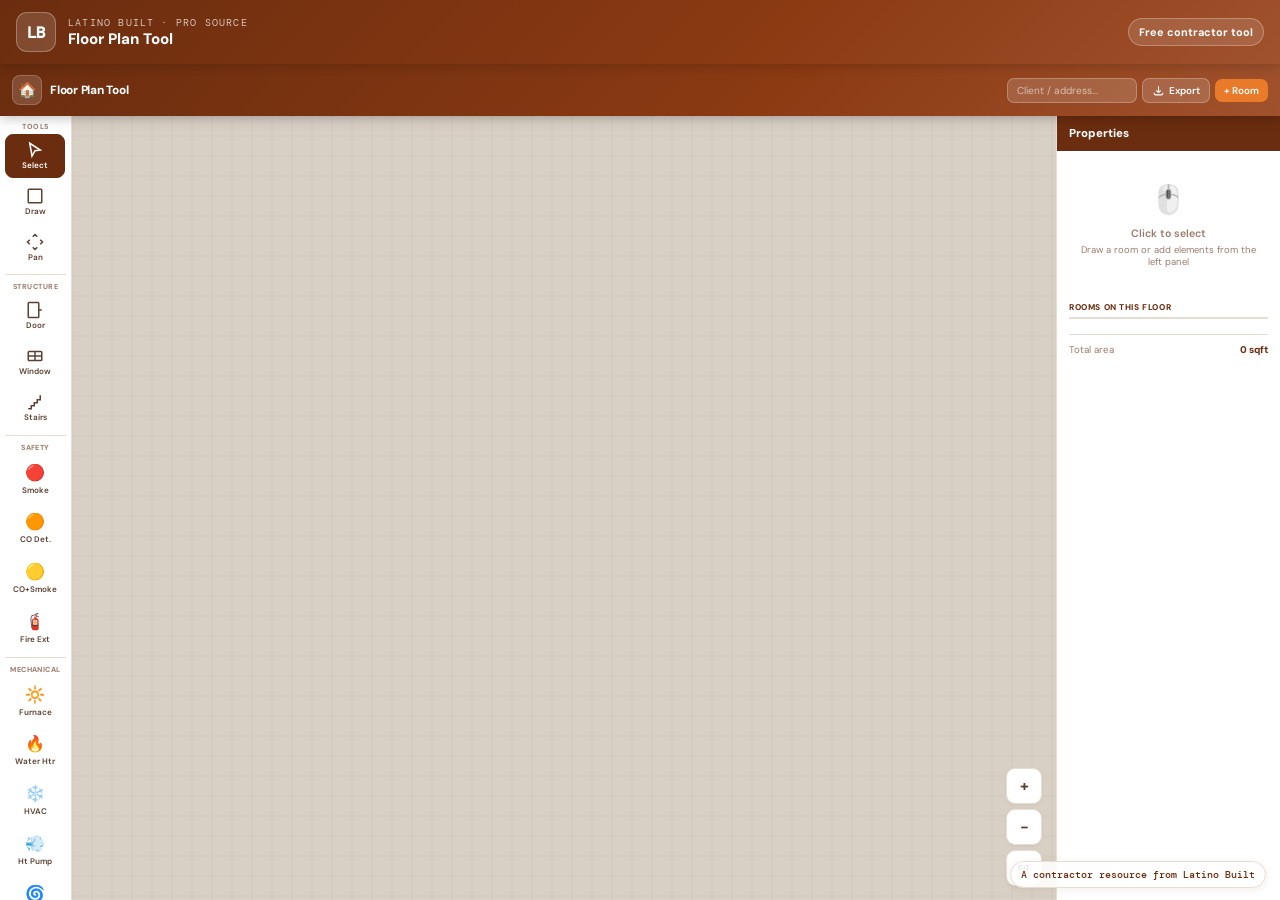
==== pro-source.html @ d1a0e191 "Add Latino Built Pro Source presentation wrapper" ====
<!DOCTYPE html>
<html lang="en">
<head>
<meta charset="UTF-8">
<meta name="viewport" content="width=device-width, initial-scale=1.0, viewport-fit=cover">
<title>Latino Built Pro Source — Floor Plan Tool</title>
<link href="https://fonts.googleapis.com/css2?family=DM+Sans:wght@400;500;600;700;800&family=DM+Mono:wght@400;500&display=swap" rel="stylesheet">
<style>
:root{--brand:#6B2D0F;--brand-mid:#8B3A12;--brand-light:#A0522D;--accent:#E87A2A;--bg:#F7F3EF;--surface:#fff;--border:#E8DDD4;--text:#1C1209}
*{box-sizing:border-box}html,body{margin:0;height:100%;font-family:'DM Sans',sans-serif;background:var(--bg);color:var(--text)}body{display:flex;flex-direction:column;overflow:hidden}
.probar{height:64px;flex:0 0 64px;background:linear-gradient(135deg,var(--brand),var(--brand-mid) 60%,var(--brand-light));color:#fff;display:flex;align-items:center;gap:12px;padding:0 16px;box-shadow:0 2px 12px rgba(0,0,0,.18);z-index:10}.mark{width:40px;height:40px;border-radius:11px;border:1px solid rgba(255,255,255,.28);background:rgba(255,255,255,.14);display:grid;place-items:center;font-weight:800;font-family:'DM Mono',monospace;letter-spacing:-.06em}.brand{min-width:0}.eyebrow{font-family:'DM Mono',monospace;font-size:.62rem;letter-spacing:.12em;text-transform:uppercase;opacity:.72}.title{font-size:.95rem;font-weight:800;white-space:nowrap;overflow:hidden;text-overflow:ellipsis}.badge{margin-left:auto;border:1px solid rgba(255,255,255,.28);background:rgba(255,255,255,.12);border-radius:999px;padding:6px 10px;font-size:.68rem;font-weight:700;white-space:nowrap}
.frame{position:relative;flex:1;min-height:0;background:#fff}.frame iframe{width:100%;height:100%;border:0;display:block;background:#fff}.watermark{position:absolute;right:14px;bottom:12px;z-index:5;pointer-events:none;background:rgba(255,255,255,.88);border:1px solid var(--border);border-radius:999px;padding:6px 10px;font-family:'DM Mono',monospace;font-size:.62rem;font-weight:500;color:var(--brand);box-shadow:0 2px 8px rgba(107,45,15,.08)}
@media(max-width:560px){.probar{height:58px;flex-basis:58px;padding:0 10px;gap:9px}.mark{width:34px;height:34px;border-radius:9px}.title{font-size:.82rem}.eyebrow{font-size:.55rem}.badge{display:none}.watermark{right:8px;bottom:8px;font-size:.56rem;padding:5px 8px}}
</style>
</head>
<body>
<header class="probar">
  <div class="mark">LB</div>
  <div class="brand">
    <div class="eyebrow">Latino Built · Pro Source</div>
    <div class="title">Floor Plan Tool</div>
  </div>
  <div class="badge">Free contractor tool</div>
</header>
<main class="frame">
  <iframe src="index.html" title="Floor Plan Tool"></iframe>
  <div class="watermark">A contractor resource from Latino Built</div>
</main>
</body>
</html>
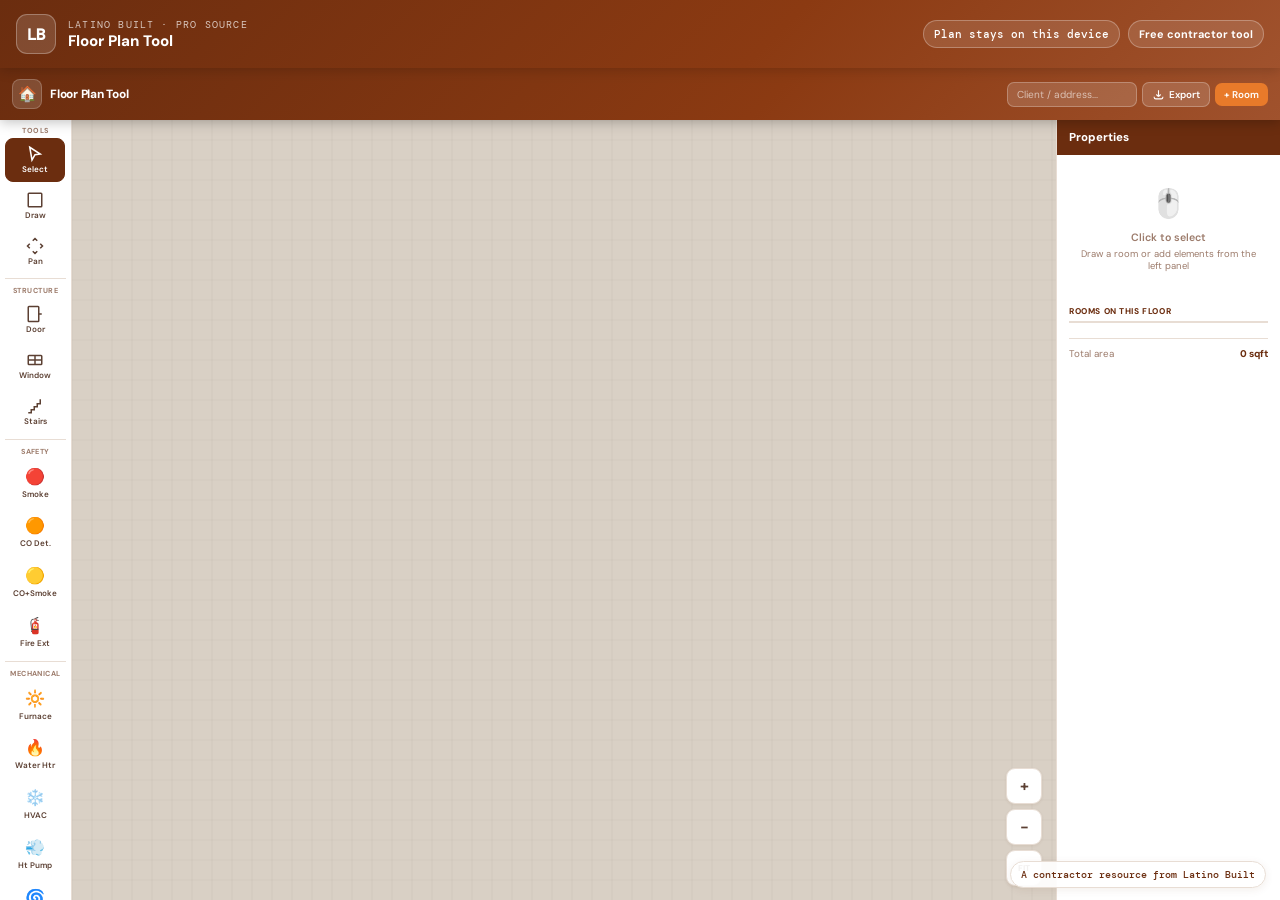
==== commit cf60632e: "Add device autosave and field-ready polish to Floor Plan Pro Source preview" ====
--- a/pro-source.html
+++ b/pro-source.html
@@ -8,9 +8,9 @@
 <style>
 :root{--brand:#6B2D0F;--brand-mid:#8B3A12;--brand-light:#A0522D;--accent:#E87A2A;--bg:#F7F3EF;--surface:#fff;--border:#E8DDD4;--text:#1C1209}
 *{box-sizing:border-box}html,body{margin:0;height:100%;font-family:'DM Sans',sans-serif;background:var(--bg);color:var(--text)}body{display:flex;flex-direction:column;overflow:hidden}
-.probar{height:64px;flex:0 0 64px;background:linear-gradient(135deg,var(--brand),var(--brand-mid) 60%,var(--brand-light));color:#fff;display:flex;align-items:center;gap:12px;padding:0 16px;box-shadow:0 2px 12px rgba(0,0,0,.18);z-index:10}.mark{width:40px;height:40px;border-radius:11px;border:1px solid rgba(255,255,255,.28);background:rgba(255,255,255,.14);display:grid;place-items:center;font-weight:800;font-family:'DM Mono',monospace;letter-spacing:-.06em}.brand{min-width:0}.eyebrow{font-family:'DM Mono',monospace;font-size:.62rem;letter-spacing:.12em;text-transform:uppercase;opacity:.72}.title{font-size:.95rem;font-weight:800;white-space:nowrap;overflow:hidden;text-overflow:ellipsis}.badge{margin-left:auto;border:1px solid rgba(255,255,255,.28);background:rgba(255,255,255,.12);border-radius:999px;padding:6px 10px;font-size:.68rem;font-weight:700;white-space:nowrap}
-.frame{position:relative;flex:1;min-height:0;background:#fff}.frame iframe{width:100%;height:100%;border:0;display:block;background:#fff}.watermark{position:absolute;right:14px;bottom:12px;z-index:5;pointer-events:none;background:rgba(255,255,255,.88);border:1px solid var(--border);border-radius:999px;padding:6px 10px;font-family:'DM Mono',monospace;font-size:.62rem;font-weight:500;color:var(--brand);box-shadow:0 2px 8px rgba(107,45,15,.08)}
-@media(max-width:560px){.probar{height:58px;flex-basis:58px;padding:0 10px;gap:9px}.mark{width:34px;height:34px;border-radius:9px}.title{font-size:.82rem}.eyebrow{font-size:.55rem}.badge{display:none}.watermark{right:8px;bottom:8px;font-size:.56rem;padding:5px 8px}}
+.probar{height:68px;flex:0 0 68px;background:linear-gradient(135deg,var(--brand),var(--brand-mid) 60%,var(--brand-light));color:#fff;display:flex;align-items:center;gap:12px;padding:0 16px;box-shadow:0 2px 12px rgba(0,0,0,.18);z-index:10}.mark{width:40px;height:40px;border-radius:11px;border:1px solid rgba(255,255,255,.28);background:rgba(255,255,255,.14);display:grid;place-items:center;font-weight:800;font-family:'DM Mono',monospace;letter-spacing:-.06em}.brand{min-width:0}.eyebrow{font-family:'DM Mono',monospace;font-size:.62rem;letter-spacing:.12em;text-transform:uppercase;opacity:.72}.title{font-size:.95rem;font-weight:800;white-space:nowrap;overflow:hidden;text-overflow:ellipsis}.right{margin-left:auto;display:flex;align-items:center;gap:8px}.badge,.save{border:1px solid rgba(255,255,255,.28);background:rgba(255,255,255,.12);border-radius:999px;padding:6px 10px;font-size:.68rem;font-weight:700;white-space:nowrap}.save{font-family:'DM Mono',monospace;font-weight:500}.save.ok{background:rgba(255,255,255,.2)}
+.frame{position:relative;flex:1;min-height:0;background:#fff}.frame iframe{width:100%;height:100%;border:0;display:block;background:#fff}.watermark{position:absolute;right:14px;bottom:12px;z-index:5;pointer-events:none;background:rgba(255,255,255,.92);border:1px solid var(--border);border-radius:999px;padding:6px 10px;font-family:'DM Mono',monospace;font-size:.62rem;font-weight:500;color:var(--brand);box-shadow:0 2px 8px rgba(107,45,15,.08)}
+@media(max-width:700px){.probar{height:60px;flex-basis:60px;padding:0 10px;gap:9px}.mark{width:34px;height:34px;border-radius:9px}.title{font-size:.82rem}.eyebrow{font-size:.55rem}.badge{display:none}.save{font-size:.55rem;padding:5px 7px}.watermark{right:8px;bottom:8px;font-size:.54rem;padding:5px 8px}}
 </style>
 </head>
 <body>
@@ -20,11 +20,49 @@
     <div class="eyebrow">Latino Built · Pro Source</div>
     <div class="title">Floor Plan Tool</div>
   </div>
-  <div class="badge">Free contractor tool</div>
+  <div class="right">
+    <div class="save" id="saveState">Plan stays on this device</div>
+    <div class="badge">Free contractor tool</div>
+  </div>
 </header>
 <main class="frame">
-  <iframe src="index.html" title="Floor Plan Tool"></iframe>
+  <iframe id="tool" src="index.html" title="Floor Plan Tool"></iframe>
   <div class="watermark">A contractor resource from Latino Built</div>
 </main>
+<script>
+const frame=document.getElementById('tool');
+const stateEl=document.getElementById('saveState');
+frame.addEventListener('load',()=>{
+  const doc=frame.contentDocument;
+  const s=doc.createElement('script');
+  s.textContent=`
+  (()=>{
+    const KEY='latino-built-floor-plan-draft-v1';
+    let saveTimer;
+    function notify(msg){try{parent.postMessage({type:'lb-floor-save',msg},'*')}catch(e){}}
+    function saveLB(){
+      try{
+        const project=document.getElementById('proj-input')?.value||'';
+        localStorage.setItem(KEY,JSON.stringify({floors,curFloor,view,project,savedAt:Date.now()}));
+        notify('Saved on this device');
+      }catch(e){}
+    }
+    function queueLB(){clearTimeout(saveTimer);saveTimer=setTimeout(saveLB,250)}
+    try{
+      const saved=JSON.parse(localStorage.getItem(KEY)||'null');
+      if(saved&&Array.isArray(saved.floors)&&saved.floors.length){
+        floors=saved.floors;curFloor=Math.max(0,Math.min(saved.curFloor||0,floors.length-1));
+        if(saved.view)view=saved.view;
+        const p=document.getElementById('proj-input');if(p)p.value=saved.project||'';
+        selected=null;render();updateRoomList();notify('Plan restored from this device');
+      }
+    }catch(e){}
+    ['pointerup','touchend','change','input','click'].forEach(ev=>document.addEventListener(ev,queueLB,true));
+    window.addEventListener('beforeunload',saveLB);
+  })();`;
+  doc.body.appendChild(s);
+});
+window.addEventListener('message',e=>{if(!e.data||e.data.type!=='lb-floor-save')return;stateEl.textContent=e.data.msg;stateEl.classList.add('ok');clearTimeout(window.__floorMsg);window.__floorMsg=setTimeout(()=>{stateEl.textContent='Plan stays on this device';stateEl.classList.remove('ok')},1900)});
+</script>
 </body>
 </html>
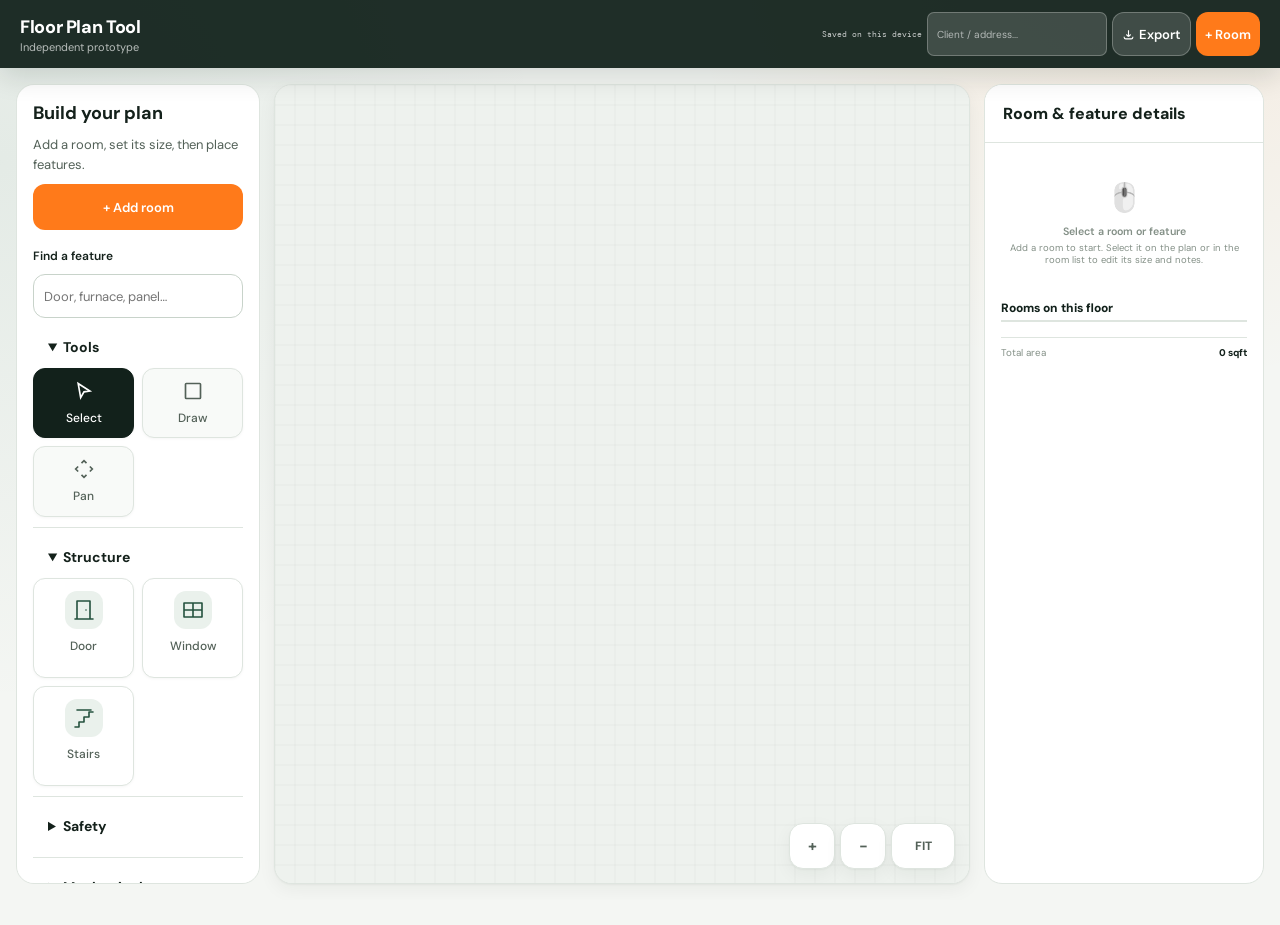
==== commit 7235cd0e: "Remove organization branding and attribution for independent prototype review" ====
--- a/pro-source.html
+++ b/pro-source.html
@@ -1,68 +1 @@
-<!DOCTYPE html>
-<html lang="en">
-<head>
-<meta charset="UTF-8">
-<meta name="viewport" content="width=device-width, initial-scale=1.0, viewport-fit=cover">
-<title>Latino Built Pro Source — Floor Plan Tool</title>
-<link href="https://fonts.googleapis.com/css2?family=DM+Sans:wght@400;500;600;700;800&family=DM+Mono:wght@400;500&display=swap" rel="stylesheet">
-<style>
-:root{--brand:#6B2D0F;--brand-mid:#8B3A12;--brand-light:#A0522D;--accent:#E87A2A;--bg:#F7F3EF;--surface:#fff;--border:#E8DDD4;--text:#1C1209}
-*{box-sizing:border-box}html,body{margin:0;height:100%;font-family:'DM Sans',sans-serif;background:var(--bg);color:var(--text)}body{display:flex;flex-direction:column;overflow:hidden}
-.probar{height:68px;flex:0 0 68px;background:linear-gradient(135deg,var(--brand),var(--brand-mid) 60%,var(--brand-light));color:#fff;display:flex;align-items:center;gap:12px;padding:0 16px;box-shadow:0 2px 12px rgba(0,0,0,.18);z-index:10}.mark{width:40px;height:40px;border-radius:11px;border:1px solid rgba(255,255,255,.28);background:rgba(255,255,255,.14);display:grid;place-items:center;font-weight:800;font-family:'DM Mono',monospace;letter-spacing:-.06em}.brand{min-width:0}.eyebrow{font-family:'DM Mono',monospace;font-size:.62rem;letter-spacing:.12em;text-transform:uppercase;opacity:.72}.title{font-size:.95rem;font-weight:800;white-space:nowrap;overflow:hidden;text-overflow:ellipsis}.right{margin-left:auto;display:flex;align-items:center;gap:8px}.badge,.save{border:1px solid rgba(255,255,255,.28);background:rgba(255,255,255,.12);border-radius:999px;padding:6px 10px;font-size:.68rem;font-weight:700;white-space:nowrap}.save{font-family:'DM Mono',monospace;font-weight:500}.save.ok{background:rgba(255,255,255,.2)}
-.frame{position:relative;flex:1;min-height:0;background:#fff}.frame iframe{width:100%;height:100%;border:0;display:block;background:#fff}.watermark{position:absolute;right:14px;bottom:12px;z-index:5;pointer-events:none;background:rgba(255,255,255,.92);border:1px solid var(--border);border-radius:999px;padding:6px 10px;font-family:'DM Mono',monospace;font-size:.62rem;font-weight:500;color:var(--brand);box-shadow:0 2px 8px rgba(107,45,15,.08)}
-@media(max-width:700px){.probar{height:60px;flex-basis:60px;padding:0 10px;gap:9px}.mark{width:34px;height:34px;border-radius:9px}.title{font-size:.82rem}.eyebrow{font-size:.55rem}.badge{display:none}.save{font-size:.55rem;padding:5px 7px}.watermark{right:8px;bottom:8px;font-size:.54rem;padding:5px 8px}}
-</style>
-</head>
-<body>
-<header class="probar">
-  <div class="mark">LB</div>
-  <div class="brand">
-    <div class="eyebrow">Latino Built · Pro Source</div>
-    <div class="title">Floor Plan Tool</div>
-  </div>
-  <div class="right">
-    <div class="save" id="saveState">Plan stays on this device</div>
-    <div class="badge">Free contractor tool</div>
-  </div>
-</header>
-<main class="frame">
-  <iframe id="tool" src="index.html" title="Floor Plan Tool"></iframe>
-  <div class="watermark">A contractor resource from Latino Built</div>
-</main>
-<script>
-const frame=document.getElementById('tool');
-const stateEl=document.getElementById('saveState');
-frame.addEventListener('load',()=>{
-  const doc=frame.contentDocument;
-  const s=doc.createElement('script');
-  s.textContent=`
-  (()=>{
-    const KEY='latino-built-floor-plan-draft-v1';
-    let saveTimer;
-    function notify(msg){try{parent.postMessage({type:'lb-floor-save',msg},'*')}catch(e){}}
-    function saveLB(){
-      try{
-        const project=document.getElementById('proj-input')?.value||'';
-        localStorage.setItem(KEY,JSON.stringify({floors,curFloor,view,project,savedAt:Date.now()}));
-        notify('Saved on this device');
-      }catch(e){}
-    }
-    function queueLB(){clearTimeout(saveTimer);saveTimer=setTimeout(saveLB,250)}
-    try{
-      const saved=JSON.parse(localStorage.getItem(KEY)||'null');
-      if(saved&&Array.isArray(saved.floors)&&saved.floors.length){
-        floors=saved.floors;curFloor=Math.max(0,Math.min(saved.curFloor||0,floors.length-1));
-        if(saved.view)view=saved.view;
-        const p=document.getElementById('proj-input');if(p)p.value=saved.project||'';
-        selected=null;render();updateRoomList();notify('Plan restored from this device');
-      }
-    }catch(e){}
-    ['pointerup','touchend','change','input','click'].forEach(ev=>document.addEventListener(ev,queueLB,true));
-    window.addEventListener('beforeunload',saveLB);
-  })();`;
-  doc.body.appendChild(s);
-});
-window.addEventListener('message',e=>{if(!e.data||e.data.type!=='lb-floor-save')return;stateEl.textContent=e.data.msg;stateEl.classList.add('ok');clearTimeout(window.__floorMsg);window.__floorMsg=setTimeout(()=>{stateEl.textContent='Plan stays on this device';stateEl.classList.remove('ok')},1900)});
-</script>
-</body>
-</html>+<!doctype html><html lang="en"><head><meta charset="utf-8"><meta name="viewport" content="width=device-width,initial-scale=1"><title>Tool preview</title><meta http-equiv="refresh" content="0;url=./index.html"></head><body><p><a href="./index.html">Open independent tool preview</a></p></body></html>
